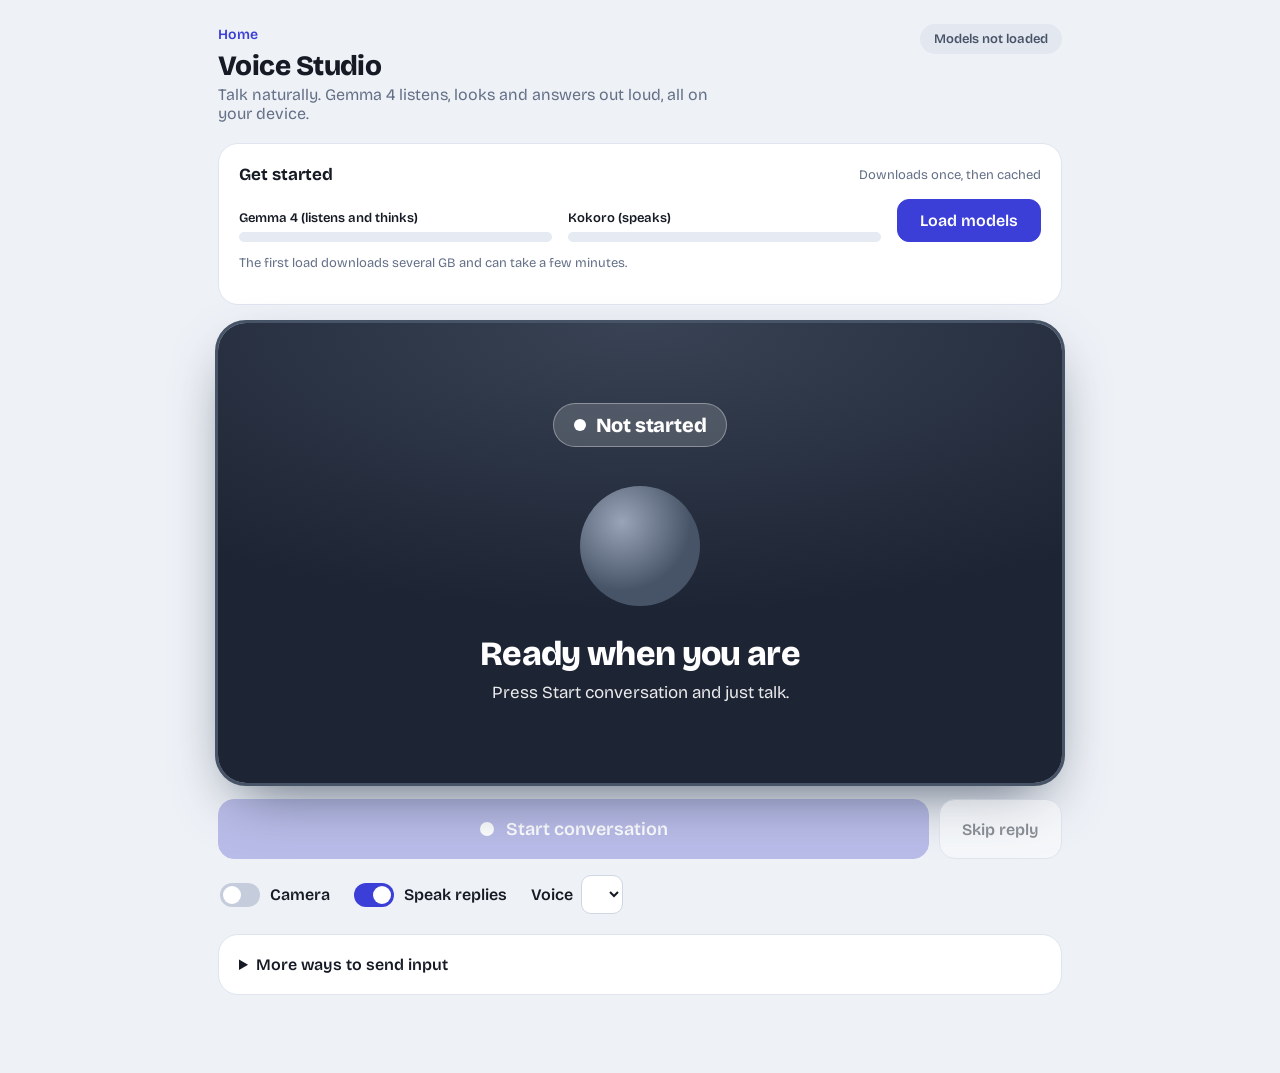
==== index.html @ 634f73e5 "Add files via upload" ====
<!doctype html>
<html lang="en">
<head>
<meta charset="utf-8">
<meta name="viewport" content="width=device-width,initial-scale=1">
<title>Voice Studio · Gemma 4 + Kokoro</title>
<link rel="preconnect" href="https://fonts.googleapis.com">
<link rel="preconnect" href="https://fonts.gstatic.com" crossorigin>
<link rel="stylesheet" href="https://fonts.googleapis.com/css2?family=Bricolage+Grotesque:opsz,wght@12..96,400;12..96,600;12..96,800&display=swap">
<link rel="stylesheet" href="style.css">
</head>
<body>
<div class="app">

  <header class="topbar">
    <div class="brand">
      <a class="back" href="/">Home</a>
      <h1>Voice Studio</h1>
      <p>Talk naturally. Gemma 4 listens, looks and answers out loud, all on your device.</p>
    </div>
    <div id="status" class="pill pill-idle" role="status" aria-live="polite">Models not loaded</div>
  </header>

  <section class="card" id="setup">
    <div class="card-head">
      <h2>Get started</h2>
      <span class="muted small hint">Downloads once, then cached</span>
      <span class="doneMsg">✓ Models loaded</span>
    </div>
    <div class="load-grid">
      <label class="meter"><span>Gemma 4 (listens and thinks)</span><progress id="pg" max="100" value="0"></progress></label>
      <label class="meter"><span>Kokoro (speaks)</span><progress id="pk" max="100" value="0"></progress></label>
      <button id="load" class="btn btn-primary">Load models</button>
    </div>
    <p class="muted small hint">The first load downloads several GB and can take a few minutes.</p>
  </section>

  <section class="stage" id="stage" data-state="off" aria-label="Conversation">
    <video id="cam" muted playsinline></video>
    <div class="tint"></div>
    <div class="center">
      <div class="turn" id="turn"><span class="turn-dot"></span><span id="turnText">Not started</span></div>
      <div class="orb" id="orb" aria-hidden="true"><i></i><i></i><i></i><b></b></div>
      <h2 id="title">Ready when you are</h2>
      <p id="hint">Load the models, then start a conversation.</p>
      <div id="out" class="out" aria-live="polite"></div>
    </div>
  </section>

  <div class="controls">
    <button id="mic" class="btn btn-go" disabled><span class="ico"></span><span id="micLabel">Start conversation</span></button>
    <button id="skip" class="btn" disabled>Skip reply</button>
  </div>

  <div class="options">
    <label class="switch"><input type="checkbox" id="useCam"><span class="slider"></span><span>Camera</span></label>
    <label class="switch"><input type="checkbox" id="speakOn" checked><span class="slider"></span><span>Speak replies</span></label>
    <label class="inline"><span>Voice</span><select id="voice"></select></label>
  </div>

  <details class="card tools">
    <summary>More ways to send input</summary>
    <p class="muted small">Available when no conversation is running.</p>
    <label class="field"><span>Type a message</span>
      <textarea id="prompt" rows="2" placeholder="Type something for Gemma to answer"></textarea>
    </label>
    <div class="row">
      <button id="txt" class="btn" disabled>Send message</button>
      <button id="up" class="btn" disabled>Upload audio or video</button>
      <button id="sample" class="btn" disabled>Play a test clip</button>
      <input id="file" type="file" accept="audio/*,video/*" hidden>
    </div>
    <div class="small muted diag-label">Diagnostics</div>
    <pre id="dbg"></pre>
  </details>
</div>
<script type="module" src="app.js"></script>
</body>
</html>
---- style.css ----
:root {
  --bg: #eef1f6; --card: #fff; --line: #dfe4ee; --text: #151a24; --muted: #647087;
  --accent: #3b3fd8; --accent-dark: #2f33b8;
  --ok: #15803d; --ok-soft: #dcfce7; --warn: #a15c07; --warn-soft: #fef0c7; --err: #b42318; --err-soft: #fee4e2;
  --radius: 20px;
  font-family: "Bricolage Grotesque", system-ui, -apple-system, "Segoe UI", Roboto, sans-serif;
}
* { box-sizing: border-box; }
[hidden] { display: none !important; }
html { color-scheme: light; }
body { margin: 0; color: var(--text); background: var(--bg); font: 15px/1.55 inherit; font-family: inherit; -webkit-font-smoothing: antialiased; }
.app { max-width: 880px; margin: 0 auto; padding: 24px 18px 60px; }
h1 { margin: 0; font-size: 28px; font-weight: 800; letter-spacing: -.02em; }
h2 { margin: 0; font-size: 17px; }
.back { display: inline-block; margin-bottom: 6px; font-weight: 600; font-size: 14px; color: var(--accent); text-decoration: none; }
.back:hover { text-decoration: underline; }
.brand p { margin: 2px 0 0; color: var(--muted); max-width: 52ch; }
.topbar { display: flex; align-items: flex-start; justify-content: space-between; gap: 16px; flex-wrap: wrap; margin-bottom: 20px; }
.muted { color: var(--muted); } .small { font-size: 13px; }

.pill { padding: 7px 14px; border-radius: 999px; font-size: 13px; font-weight: 600; }
.pill-idle { background: #e3e7f0; color: #475467; }
.pill-loading, .pill-busy { background: var(--warn-soft); color: var(--warn); }
.pill-ready { background: var(--ok-soft); color: var(--ok); }
.pill-error { background: var(--err-soft); color: var(--err); }

.card { background: var(--card); border: 1px solid var(--line); border-radius: var(--radius); padding: 20px; margin-bottom: 18px; }
.card-head { display: flex; align-items: center; justify-content: space-between; gap: 12px; margin-bottom: 14px; flex-wrap: wrap; }
.load-grid { display: grid; grid-template-columns: 1fr 1fr auto; gap: 16px; align-items: end; }
@media (max-width: 700px) { .load-grid { grid-template-columns: 1fr; } }
.meter { display: grid; gap: 6px; font-size: 13px; font-weight: 600; }
progress { width: 100%; height: 10px; appearance: none; -webkit-appearance: none; border: 0; border-radius: 999px; background: #e6eaf3; overflow: hidden; }
progress::-webkit-progress-bar { background: #e6eaf3; }
progress::-webkit-progress-value { background: var(--accent); border-radius: 999px; transition: width .2s; }
progress::-moz-progress-bar { background: var(--accent); }
.doneMsg { display: none; color: var(--ok); font-weight: 600; }
#setup.done .load-grid, #setup.done .hint { display: none; }
#setup.done .doneMsg { display: inline; }
#setup.done { padding: 12px 20px; }
#setup.done .card-head { margin: 0; }

.btn { font: inherit; font-weight: 600; color: var(--text); background: #fff; border: 1px solid #cfd6e4; border-radius: 12px; padding: 10px 16px; cursor: pointer; transition: background .15s, transform .05s; }
.btn:hover:not(:disabled) { background: #f3f5fa; }
.btn:active:not(:disabled) { transform: translateY(1px); }
.btn:disabled { opacity: .45; cursor: not-allowed; }
.btn-primary { background: var(--accent); border-color: var(--accent); color: #fff; padding: 11px 22px; }
.btn-primary:hover:not(:disabled) { background: var(--accent-dark); }
:focus-visible { outline: 3px solid #a5a8ff; outline-offset: 2px; }

/* ---------- stage: the whole panel changes color to show whose turn it is ---------- */
.stage {
  --c: #475467; --c2: #1d2433; --lvl: 0;
  position: relative; overflow: hidden; border-radius: 28px; min-height: 460px; margin-bottom: 16px;
  display: grid; place-items: center; color: #fff;
  background: radial-gradient(120% 90% at 50% 0%, var(--c) -40%, var(--c2) 70%);
  box-shadow: 0 0 0 3px var(--c), 0 24px 60px -20px var(--c);
  transition: background .5s, box-shadow .5s;
}
.stage video { position: absolute; inset: 0; width: 100%; height: 100%; object-fit: cover; transform: scaleX(-1); display: none; }
.stage.cam video { display: block; }
.tint { position: absolute; inset: 0; background: linear-gradient(180deg, color-mix(in srgb, var(--c2) 35%, transparent), color-mix(in srgb, var(--c2) 88%, transparent)); opacity: 0; transition: opacity .4s, background .5s; }
.stage.cam .tint { opacity: 1; backdrop-filter: saturate(.7) blur(2px); }
.center { position: relative; z-index: 1; text-align: center; padding: 28px 22px; width: 100%; display: grid; justify-items: center; gap: 10px; }
.stage[data-state="listening"] { --c: #0f9d6b; --c2: #05392b; }
.stage[data-state="hearing"]   { --c: #22c55e; --c2: #063d1d; }
.stage[data-state="thinking"]  { --c: #e8920c; --c2: #3d2503; }
.stage[data-state="speaking"]  { --c: #7c5cff; --c2: #1e1252; }

.turn { display: inline-flex; align-items: center; gap: 10px; padding: 9px 20px; border-radius: 999px; background: rgba(255,255,255,.16); border: 1px solid rgba(255,255,255,.35); font-size: 20px; font-weight: 800; letter-spacing: -.01em; backdrop-filter: blur(6px); }
.turn-dot { width: 12px; height: 12px; border-radius: 50%; background: #fff; }
.stage[data-state="listening"] .turn-dot, .stage[data-state="hearing"] .turn-dot { animation: blink 1.1s ease-in-out infinite; }
@keyframes blink { 50% { opacity: .25; } }
.stage[data-state="listening"] .turn { background: #fff; color: #05392b; }
.stage[data-state="listening"] .turn-dot { background: #0f9d6b; }

.orb { position: relative; width: 150px; height: 150px; margin: 14px 0 4px; }
.orb b { position: absolute; inset: 0; border-radius: 50%; background: radial-gradient(circle at 35% 30%, #fff 0, var(--c) 55%); box-shadow: 0 0 60px var(--c); transform: scale(calc(.82 + var(--lvl) * .7)); transition: transform .08s linear; }
.orb i { position: absolute; inset: 0; border-radius: 50%; border: 2px solid rgba(255,255,255,.7); opacity: 0; }
.stage[data-state="off"] .orb b { background: radial-gradient(circle at 35% 30%, #9aa4b8, #475467 60%); box-shadow: none; transform: scale(.8); }
.stage[data-state="listening"] .orb b { animation: breathe 2.4s ease-in-out infinite; }
@keyframes breathe { 50% { filter: brightness(1.25); } }
.stage[data-state="thinking"] .orb b { transform: scale(.8); border-radius: 50%; }
.stage[data-state="thinking"] .orb i:first-child { opacity: 1; inset: -14px; border: 5px solid rgba(255,255,255,.2); border-top-color: #fff; animation: spin 1s linear infinite; }
@keyframes spin { to { transform: rotate(360deg); } }
.stage[data-state="speaking"] .orb i { animation: ripple 2s ease-out infinite; }
.stage[data-state="speaking"] .orb i:nth-child(2) { animation-delay: .65s; }
.stage[data-state="speaking"] .orb i:nth-child(3) { animation-delay: 1.3s; }
.stage[data-state="speaking"] .orb b { animation: talk .9s ease-in-out infinite; }
@keyframes ripple { from { transform: scale(.9); opacity: .8; } to { transform: scale(2.2); opacity: 0; } }
@keyframes talk { 50% { transform: scale(1.08); } }

.center h2 { font-size: 34px; font-weight: 800; letter-spacing: -.02em; line-height: 1.1; }
.center p { margin: 0; font-size: 17px; opacity: .9; max-width: 40ch; }
.out { min-height: 1.6em; max-width: 56ch; margin-top: 8px; font-size: 18px; line-height: 1.55; white-space: pre-wrap; background: rgba(0,0,0,.28); border-radius: 16px; padding: 12px 16px; backdrop-filter: blur(6px); }
.out:empty { display: none; }

/* controls */
.controls { display: flex; gap: 10px; }
.btn-go { flex: 1; display: flex; align-items: center; justify-content: center; gap: 12px; padding: 18px; font-size: 18px; border-radius: 16px; background: var(--accent); border-color: var(--accent); color: #fff; }
.btn-go:hover:not(:disabled) { background: var(--accent-dark); }
.btn-go:disabled { background: #b9bce8; border-color: #b9bce8; color: #fff; opacity: 1; }
.btn-go .ico { width: 14px; height: 14px; border-radius: 50%; background: #fff; }
.btn-go.on { background: #c8243b; border-color: #c8243b; }
.btn-go.on:hover { background: #a61c30; }
.btn-go.on .ico { border-radius: 3px; }
#skip { padding: 0 22px; border-radius: 16px; }

.options { display: flex; flex-wrap: wrap; align-items: center; gap: 12px 24px; margin: 16px 2px 20px; }
.inline { display: inline-flex; align-items: center; gap: 8px; font-weight: 600; }
select, textarea { font: inherit; color: var(--text); background: #fff; border: 1px solid #cfd6e4; border-radius: 10px; padding: 8px 10px; }
textarea { width: 100%; resize: vertical; }
.switch { display: inline-flex; align-items: center; gap: 10px; cursor: pointer; font-weight: 600; user-select: none; }
.switch input { position: absolute; opacity: 0; pointer-events: none; }
.slider { width: 40px; height: 24px; border-radius: 999px; background: #c5ccdb; position: relative; transition: background .15s; flex: none; }
.slider::after { content: ""; position: absolute; top: 3px; left: 3px; width: 18px; height: 18px; border-radius: 50%; background: #fff; transition: transform .15s; }
.switch input:checked + .slider { background: var(--accent); }
.switch input:checked + .slider::after { transform: translateX(16px); }
.switch input:focus-visible + .slider { outline: 3px solid #a5a8ff; outline-offset: 2px; }

.tools summary { cursor: pointer; font-weight: 600; }
.field { display: grid; gap: 6px; margin: 12px 0 8px; font-weight: 600; }
.row { display: flex; gap: 8px; flex-wrap: wrap; }
.diag-label { margin-top: 16px; }
pre#dbg { margin: 6px 0 0; padding: 12px; background: #f3f5fa; border: 1px solid var(--line); border-radius: 10px; font: 12px/1.5 ui-monospace, Menlo, monospace; color: #475467; white-space: pre-wrap; min-height: 20px; }

@media (prefers-reduced-motion: reduce) { .stage *, .stage { animation: none !important; transition: none !important; } }
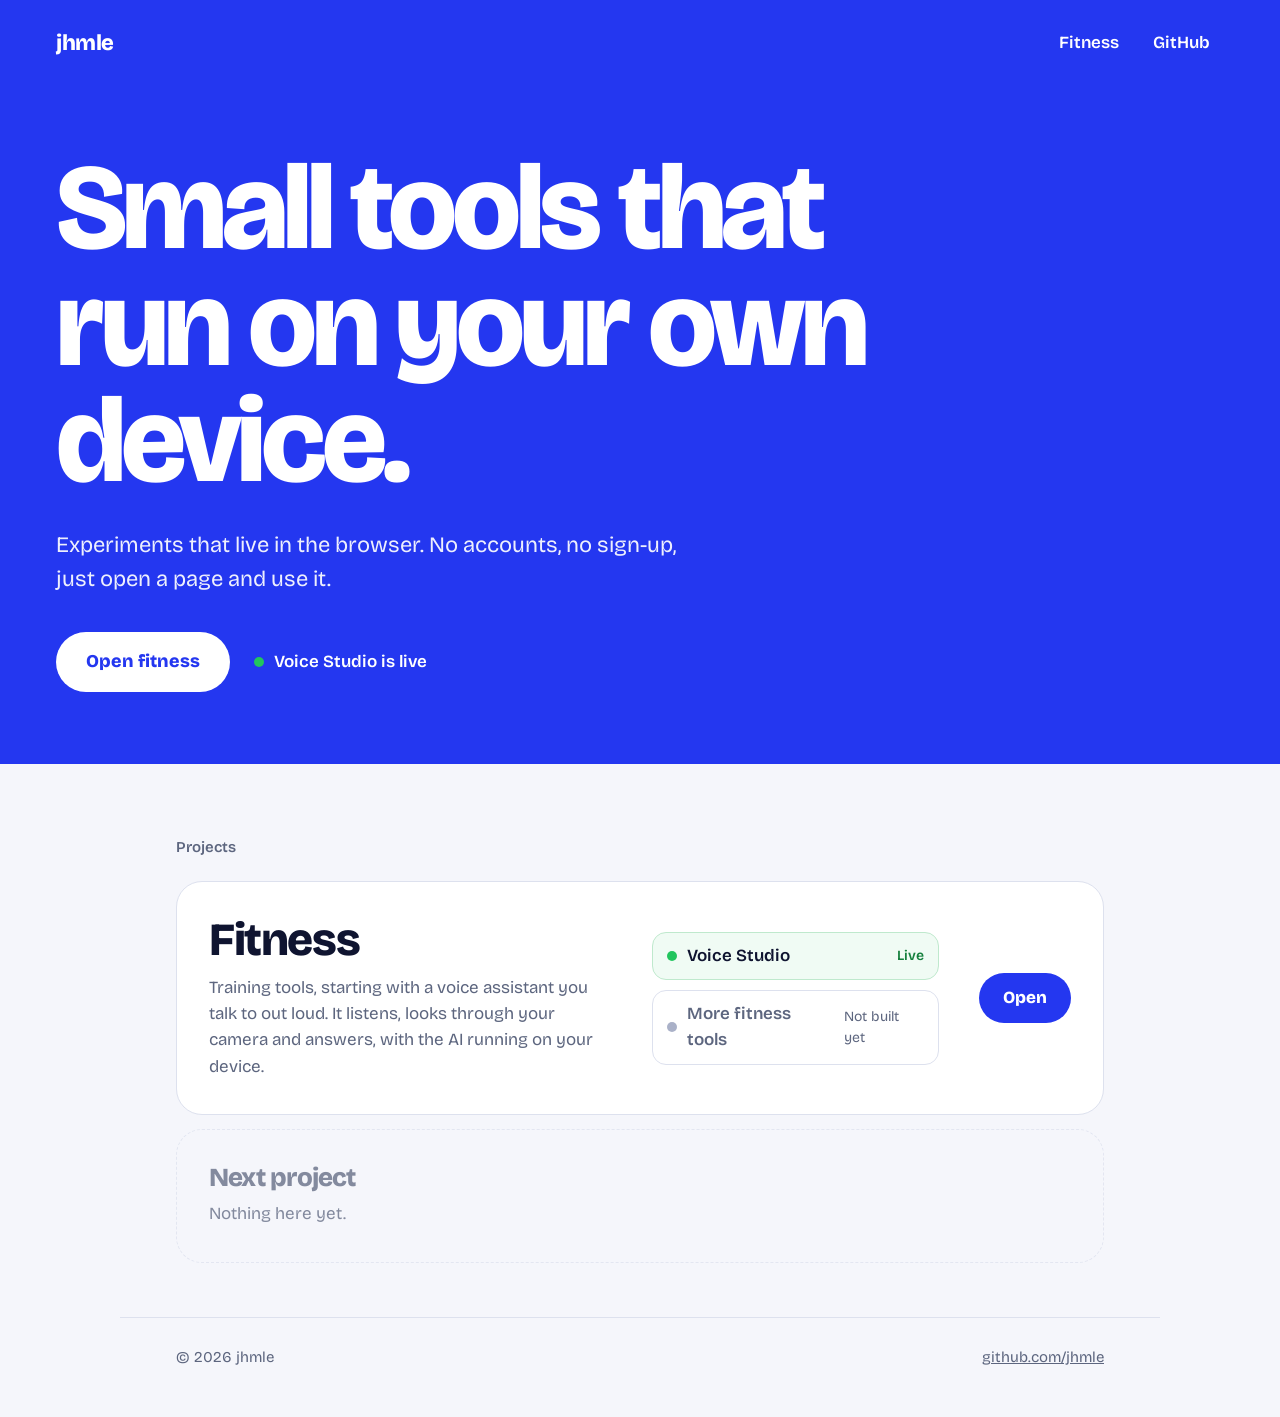
==== commit 195739ea: "Add files via upload" ====
--- a/index.html
+++ b/index.html
@@ -3,77 +3,61 @@
 <head>
 <meta charset="utf-8">
 <meta name="viewport" content="width=device-width,initial-scale=1">
-<title>Voice Studio · Gemma 4 + Kokoro</title>
+<title>jhmle</title>
+<meta name="description" content="Small tools that run in your browser, on your own device.">
 <link rel="preconnect" href="https://fonts.googleapis.com">
 <link rel="preconnect" href="https://fonts.gstatic.com" crossorigin>
 <link rel="stylesheet" href="https://fonts.googleapis.com/css2?family=Bricolage+Grotesque:opsz,wght@12..96,400;12..96,600;12..96,800&display=swap">
-<link rel="stylesheet" href="style.css">
+<link rel="stylesheet" href="/style.css">
 </head>
 <body>
-<div class="app">
 
-  <header class="topbar">
-    <div class="brand">
-      <a class="back" href="/">Home</a>
-      <h1>Voice Studio</h1>
-      <p>Talk naturally. Gemma 4 listens, looks and answers out loud, all on your device.</p>
-    </div>
-    <div id="status" class="pill pill-idle" role="status" aria-live="polite">Models not loaded</div>
-  </header>
+<header class="top">
+  <a class="mark" href="/">jhmle</a>
+  <nav aria-label="Main">
+    <a href="/fitness/">Fitness</a>
+    <a href="https://github.com/jhmle">GitHub</a>
+  </nav>
+</header>
 
-  <section class="card" id="setup">
-    <div class="card-head">
-      <h2>Get started</h2>
-      <span class="muted small hint">Downloads once, then cached</span>
-      <span class="doneMsg">✓ Models loaded</span>
-    </div>
-    <div class="load-grid">
-      <label class="meter"><span>Gemma 4 (listens and thinks)</span><progress id="pg" max="100" value="0"></progress></label>
-      <label class="meter"><span>Kokoro (speaks)</span><progress id="pk" max="100" value="0"></progress></label>
-      <button id="load" class="btn btn-primary">Load models</button>
-    </div>
-    <p class="muted small hint">The first load downloads several GB and can take a few minutes.</p>
-  </section>
-
-  <section class="stage" id="stage" data-state="off" aria-label="Conversation">
-    <video id="cam" muted playsinline></video>
-    <div class="tint"></div>
-    <div class="center">
-      <div class="turn" id="turn"><span class="turn-dot"></span><span id="turnText">Not started</span></div>
-      <div class="orb" id="orb" aria-hidden="true"><i></i><i></i><i></i><b></b></div>
-      <h2 id="title">Ready when you are</h2>
-      <p id="hint">Load the models, then start a conversation.</p>
-      <div id="out" class="out" aria-live="polite"></div>
+<main>
+  <section class="hero">
+    <h1>Small tools that run on your own device.</h1>
+    <p>Experiments that live in the browser. No accounts, no sign-up, just open a page and use it.</p>
+    <div class="hero-actions">
+      <a class="cta" href="/fitness/">Open fitness</a>
+      <span class="live"><i class="dot" aria-hidden="true"></i>Voice Studio is live</span>
     </div>
   </section>
 
-  <div class="controls">
-    <button id="mic" class="btn btn-go" disabled><span class="ico"></span><span id="micLabel">Start conversation</span></button>
-    <button id="skip" class="btn" disabled>Skip reply</button>
-  </div>
+  <section class="projects" aria-labelledby="proj-h">
+    <h2 id="proj-h">Projects</h2>
 
-  <div class="options">
-    <label class="switch"><input type="checkbox" id="useCam"><span class="slider"></span><span>Camera</span></label>
-    <label class="switch"><input type="checkbox" id="speakOn" checked><span class="slider"></span><span>Speak replies</span></label>
-    <label class="inline"><span>Voice</span><select id="voice"></select></label>
-  </div>
+    <a class="proj" href="/fitness/">
+      <div class="p-main">
+        <h3>Fitness</h3>
+        <p>Training tools, starting with a voice assistant you talk to out loud. It listens, looks through your camera and answers, with the AI running on your device.</p>
+      </div>
+      <ul class="p-parts">
+        <li class="on"><i class="dot" aria-hidden="true"></i><span class="name">Voice Studio</span><span class="state">Live</span></li>
+        <li><i class="dot" aria-hidden="true"></i><span class="name">More fitness tools</span><span class="state">Not built yet</span></li>
+      </ul>
+      <span class="p-open">Open</span>
+    </a>
 
-  <details class="card tools">
-    <summary>More ways to send input</summary>
-    <p class="muted small">Available when no conversation is running.</p>
-    <label class="field"><span>Type a message</span>
-      <textarea id="prompt" rows="2" placeholder="Type something for Gemma to answer"></textarea>
-    </label>
-    <div class="row">
-      <button id="txt" class="btn" disabled>Send message</button>
-      <button id="up" class="btn" disabled>Upload audio or video</button>
-      <button id="sample" class="btn" disabled>Play a test clip</button>
-      <input id="file" type="file" accept="audio/*,video/*" hidden>
+    <div class="proj ghost">
+      <div class="p-main">
+        <h3>Next project</h3>
+        <p>Nothing here yet.</p>
+      </div>
     </div>
-    <div class="small muted diag-label">Diagnostics</div>
-    <pre id="dbg"></pre>
-  </details>
-</div>
-<script type="module" src="app.js"></script>
+  </section>
+</main>
+
+<footer class="foot">
+  <span>© 2026 jhmle</span>
+  <a href="https://github.com/jhmle">github.com/jhmle</a>
+</footer>
+
 </body>
 </html>
--- a/style.css
+++ b/style.css
@@ -1,126 +1,63 @@
 :root {
-  --bg: #eef1f6; --card: #fff; --line: #dfe4ee; --text: #151a24; --muted: #647087;
-  --accent: #3b3fd8; --accent-dark: #2f33b8;
-  --ok: #15803d; --ok-soft: #dcfce7; --warn: #a15c07; --warn-soft: #fef0c7; --err: #b42318; --err-soft: #fee4e2;
-  --radius: 20px;
+  --blue: #2437f0; --blue-dark: #1b2bc4; --ink: #0f1430; --muted: #5d667f;
+  --paper: #f5f6fb; --line: #dde1ee; --live: #22c55e;
   font-family: "Bricolage Grotesque", system-ui, -apple-system, "Segoe UI", Roboto, sans-serif;
+  color-scheme: light;
 }
 * { box-sizing: border-box; }
-[hidden] { display: none !important; }
-html { color-scheme: light; }
-body { margin: 0; color: var(--text); background: var(--bg); font: 15px/1.55 inherit; font-family: inherit; -webkit-font-smoothing: antialiased; }
-.app { max-width: 880px; margin: 0 auto; padding: 24px 18px 60px; }
-h1 { margin: 0; font-size: 28px; font-weight: 800; letter-spacing: -.02em; }
-h2 { margin: 0; font-size: 17px; }
-.back { display: inline-block; margin-bottom: 6px; font-weight: 600; font-size: 14px; color: var(--accent); text-decoration: none; }
-.back:hover { text-decoration: underline; }
-.brand p { margin: 2px 0 0; color: var(--muted); max-width: 52ch; }
-.topbar { display: flex; align-items: flex-start; justify-content: space-between; gap: 16px; flex-wrap: wrap; margin-bottom: 20px; }
-.muted { color: var(--muted); } .small { font-size: 13px; }
+html { scroll-behavior: smooth; }
+body { margin: 0; background: var(--paper); color: var(--ink); font-size: 17px; line-height: 1.55; -webkit-font-smoothing: antialiased; }
+a { color: inherit; }
+:focus-visible { outline: 3px solid #fff; outline-offset: 3px; box-shadow: 0 0 0 6px var(--ink); }
 
-.pill { padding: 7px 14px; border-radius: 999px; font-size: 13px; font-weight: 600; }
-.pill-idle { background: #e3e7f0; color: #475467; }
-.pill-loading, .pill-busy { background: var(--warn-soft); color: var(--warn); }
-.pill-ready { background: var(--ok-soft); color: var(--ok); }
-.pill-error { background: var(--err-soft); color: var(--err); }
+/* header sits on the blue hero */
+.top { position: absolute; inset: 0 0 auto; z-index: 2; display: flex; justify-content: space-between; align-items: center; padding: 22px clamp(20px, 5vw, 56px); color: #fff; }
+.mark { font-weight: 800; font-size: 22px; letter-spacing: -.02em; text-decoration: none; }
+.top nav { display: flex; gap: 6px; }
+.top nav a { padding: 8px 14px; border-radius: 999px; font-weight: 600; text-decoration: none; transition: background .15s; }
+.top nav a:hover { background: rgba(255, 255, 255, .16); }
 
-.card { background: var(--card); border: 1px solid var(--line); border-radius: var(--radius); padding: 20px; margin-bottom: 18px; }
-.card-head { display: flex; align-items: center; justify-content: space-between; gap: 12px; margin-bottom: 14px; flex-wrap: wrap; }
-.load-grid { display: grid; grid-template-columns: 1fr 1fr auto; gap: 16px; align-items: end; }
-@media (max-width: 700px) { .load-grid { grid-template-columns: 1fr; } }
-.meter { display: grid; gap: 6px; font-size: 13px; font-weight: 600; }
-progress { width: 100%; height: 10px; appearance: none; -webkit-appearance: none; border: 0; border-radius: 999px; background: #e6eaf3; overflow: hidden; }
-progress::-webkit-progress-bar { background: #e6eaf3; }
-progress::-webkit-progress-value { background: var(--accent); border-radius: 999px; transition: width .2s; }
-progress::-moz-progress-bar { background: var(--accent); }
-.doneMsg { display: none; color: var(--ok); font-weight: 600; }
-#setup.done .load-grid, #setup.done .hint { display: none; }
-#setup.done .doneMsg { display: inline; }
-#setup.done { padding: 12px 20px; }
-#setup.done .card-head { margin: 0; }
+.hero { background: var(--blue); color: #fff; min-height: min(88vh, 720px); padding: 150px clamp(20px, 5vw, 56px) 72px; display: flex; flex-direction: column; justify-content: flex-end; }
+.hero h1 { margin: 0; max-width: 13ch; font-size: clamp(46px, 9.5vw, 128px); line-height: .96; font-weight: 800; letter-spacing: -.04em; }
+.hero p { margin: 28px 0 0; max-width: 46ch; font-size: clamp(18px, 2.2vw, 22px); opacity: .92; }
+.hero-actions { display: flex; align-items: center; flex-wrap: wrap; gap: 16px 24px; margin-top: 36px; }
+.cta { display: inline-block; background: #fff; color: var(--blue); padding: 16px 30px; border-radius: 999px; font-weight: 800; font-size: 18px; text-decoration: none; transition: transform .15s, box-shadow .15s; }
+.cta:hover { transform: translateY(-2px); box-shadow: 0 12px 28px -10px rgba(0, 0, 40, .55); }
+.live { display: inline-flex; align-items: center; gap: 10px; font-weight: 600; }
 
-.btn { font: inherit; font-weight: 600; color: var(--text); background: #fff; border: 1px solid #cfd6e4; border-radius: 12px; padding: 10px 16px; cursor: pointer; transition: background .15s, transform .05s; }
-.btn:hover:not(:disabled) { background: #f3f5fa; }
-.btn:active:not(:disabled) { transform: translateY(1px); }
-.btn:disabled { opacity: .45; cursor: not-allowed; }
-.btn-primary { background: var(--accent); border-color: var(--accent); color: #fff; padding: 11px 22px; }
-.btn-primary:hover:not(:disabled) { background: var(--accent-dark); }
-:focus-visible { outline: 3px solid #a5a8ff; outline-offset: 2px; }
+.dot { display: inline-block; width: 10px; height: 10px; border-radius: 50%; background: #aab1c8; flex: none; }
+.live .dot, .on .dot { background: var(--live); box-shadow: 0 0 0 0 rgba(34, 197, 94, .6); animation: ping 2s ease-out infinite; }
+@keyframes ping { to { box-shadow: 0 0 0 10px rgba(34, 197, 94, 0); } }
 
-/* ---------- stage: the whole panel changes color to show whose turn it is ---------- */
-.stage {
-  --c: #475467; --c2: #1d2433; --lvl: 0;
-  position: relative; overflow: hidden; border-radius: 28px; min-height: 460px; margin-bottom: 16px;
-  display: grid; place-items: center; color: #fff;
-  background: radial-gradient(120% 90% at 50% 0%, var(--c) -40%, var(--c2) 70%);
-  box-shadow: 0 0 0 3px var(--c), 0 24px 60px -20px var(--c);
-  transition: background .5s, box-shadow .5s;
+/* projects */
+.projects { max-width: 1040px; margin: 0 auto; padding: 72px clamp(20px, 5vw, 56px) 40px; }
+.projects h2 { margin: 0 0 22px; font-size: 15px; font-weight: 600; color: var(--muted); }
+.proj { display: grid; grid-template-columns: 1.4fr 1fr auto; gap: 20px 40px; align-items: center; padding: 34px 32px; margin-bottom: 14px; background: #fff; border: 1px solid var(--line); border-radius: 26px; text-decoration: none; transition: border-color .15s, box-shadow .2s, transform .2s; }
+a.proj:hover { border-color: var(--blue); box-shadow: 0 18px 40px -22px rgba(36, 55, 240, .55); transform: translateY(-2px); }
+.proj h3 { margin: 0; font-size: clamp(30px, 4.4vw, 46px); line-height: 1.05; font-weight: 800; letter-spacing: -.03em; }
+.proj p { margin: 10px 0 0; color: var(--muted); max-width: 52ch; }
+.p-parts { list-style: none; margin: 0; padding: 0; display: grid; gap: 10px; }
+.p-parts li { display: flex; align-items: center; gap: 10px; padding: 10px 14px; border: 1px solid var(--line); border-radius: 14px; font-weight: 600; color: var(--muted); }
+.p-parts li.on { color: var(--ink); background: #f0fbf4; border-color: #bfe9cd; }
+.p-parts .state { margin-left: auto; font-size: 14px; font-weight: 400; color: var(--muted); }
+.p-parts .on .state { color: #15803d; font-weight: 600; }
+.p-open { background: var(--blue); color: #fff; padding: 12px 24px; border-radius: 999px; font-weight: 800; transition: background .15s; }
+a.proj:hover .p-open { background: var(--blue-dark); }
+.proj.ghost { background: transparent; border-style: dashed; grid-template-columns: 1fr; opacity: .75; }
+.proj.ghost h3 { font-size: 26px; color: var(--muted); }
+
+.foot { max-width: 1040px; margin: 0 auto; padding: 28px clamp(20px, 5vw, 56px) 48px; display: flex; justify-content: space-between; flex-wrap: wrap; gap: 8px; color: var(--muted); font-size: 15px; border-top: 1px solid var(--line); }
+
+/* 404 */
+.lost { min-height: 100vh; }
+.lost .hero { min-height: 100vh; }
+
+@media (max-width: 820px) {
+  .proj { grid-template-columns: 1fr; padding: 26px 22px; }
+  .p-open { justify-self: start; }
+  .hero { padding-top: 120px; }
 }
-.stage video { position: absolute; inset: 0; width: 100%; height: 100%; object-fit: cover; transform: scaleX(-1); display: none; }
-.stage.cam video { display: block; }
-.tint { position: absolute; inset: 0; background: linear-gradient(180deg, color-mix(in srgb, var(--c2) 35%, transparent), color-mix(in srgb, var(--c2) 88%, transparent)); opacity: 0; transition: opacity .4s, background .5s; }
-.stage.cam .tint { opacity: 1; backdrop-filter: saturate(.7) blur(2px); }
-.center { position: relative; z-index: 1; text-align: center; padding: 28px 22px; width: 100%; display: grid; justify-items: center; gap: 10px; }
-.stage[data-state="listening"] { --c: #0f9d6b; --c2: #05392b; }
-.stage[data-state="hearing"]   { --c: #22c55e; --c2: #063d1d; }
-.stage[data-state="thinking"]  { --c: #e8920c; --c2: #3d2503; }
-.stage[data-state="speaking"]  { --c: #7c5cff; --c2: #1e1252; }
-
-.turn { display: inline-flex; align-items: center; gap: 10px; padding: 9px 20px; border-radius: 999px; background: rgba(255,255,255,.16); border: 1px solid rgba(255,255,255,.35); font-size: 20px; font-weight: 800; letter-spacing: -.01em; backdrop-filter: blur(6px); }
-.turn-dot { width: 12px; height: 12px; border-radius: 50%; background: #fff; }
-.stage[data-state="listening"] .turn-dot, .stage[data-state="hearing"] .turn-dot { animation: blink 1.1s ease-in-out infinite; }
-@keyframes blink { 50% { opacity: .25; } }
-.stage[data-state="listening"] .turn { background: #fff; color: #05392b; }
-.stage[data-state="listening"] .turn-dot { background: #0f9d6b; }
-
-.orb { position: relative; width: 150px; height: 150px; margin: 14px 0 4px; }
-.orb b { position: absolute; inset: 0; border-radius: 50%; background: radial-gradient(circle at 35% 30%, #fff 0, var(--c) 55%); box-shadow: 0 0 60px var(--c); transform: scale(calc(.82 + var(--lvl) * .7)); transition: transform .08s linear; }
-.orb i { position: absolute; inset: 0; border-radius: 50%; border: 2px solid rgba(255,255,255,.7); opacity: 0; }
-.stage[data-state="off"] .orb b { background: radial-gradient(circle at 35% 30%, #9aa4b8, #475467 60%); box-shadow: none; transform: scale(.8); }
-.stage[data-state="listening"] .orb b { animation: breathe 2.4s ease-in-out infinite; }
-@keyframes breathe { 50% { filter: brightness(1.25); } }
-.stage[data-state="thinking"] .orb b { transform: scale(.8); border-radius: 50%; }
-.stage[data-state="thinking"] .orb i:first-child { opacity: 1; inset: -14px; border: 5px solid rgba(255,255,255,.2); border-top-color: #fff; animation: spin 1s linear infinite; }
-@keyframes spin { to { transform: rotate(360deg); } }
-.stage[data-state="speaking"] .orb i { animation: ripple 2s ease-out infinite; }
-.stage[data-state="speaking"] .orb i:nth-child(2) { animation-delay: .65s; }
-.stage[data-state="speaking"] .orb i:nth-child(3) { animation-delay: 1.3s; }
-.stage[data-state="speaking"] .orb b { animation: talk .9s ease-in-out infinite; }
-@keyframes ripple { from { transform: scale(.9); opacity: .8; } to { transform: scale(2.2); opacity: 0; } }
-@keyframes talk { 50% { transform: scale(1.08); } }
-
-.center h2 { font-size: 34px; font-weight: 800; letter-spacing: -.02em; line-height: 1.1; }
-.center p { margin: 0; font-size: 17px; opacity: .9; max-width: 40ch; }
-.out { min-height: 1.6em; max-width: 56ch; margin-top: 8px; font-size: 18px; line-height: 1.55; white-space: pre-wrap; background: rgba(0,0,0,.28); border-radius: 16px; padding: 12px 16px; backdrop-filter: blur(6px); }
-.out:empty { display: none; }
-
-/* controls */
-.controls { display: flex; gap: 10px; }
-.btn-go { flex: 1; display: flex; align-items: center; justify-content: center; gap: 12px; padding: 18px; font-size: 18px; border-radius: 16px; background: var(--accent); border-color: var(--accent); color: #fff; }
-.btn-go:hover:not(:disabled) { background: var(--accent-dark); }
-.btn-go:disabled { background: #b9bce8; border-color: #b9bce8; color: #fff; opacity: 1; }
-.btn-go .ico { width: 14px; height: 14px; border-radius: 50%; background: #fff; }
-.btn-go.on { background: #c8243b; border-color: #c8243b; }
-.btn-go.on:hover { background: #a61c30; }
-.btn-go.on .ico { border-radius: 3px; }
-#skip { padding: 0 22px; border-radius: 16px; }
-
-.options { display: flex; flex-wrap: wrap; align-items: center; gap: 12px 24px; margin: 16px 2px 20px; }
-.inline { display: inline-flex; align-items: center; gap: 8px; font-weight: 600; }
-select, textarea { font: inherit; color: var(--text); background: #fff; border: 1px solid #cfd6e4; border-radius: 10px; padding: 8px 10px; }
-textarea { width: 100%; resize: vertical; }
-.switch { display: inline-flex; align-items: center; gap: 10px; cursor: pointer; font-weight: 600; user-select: none; }
-.switch input { position: absolute; opacity: 0; pointer-events: none; }
-.slider { width: 40px; height: 24px; border-radius: 999px; background: #c5ccdb; position: relative; transition: background .15s; flex: none; }
-.slider::after { content: ""; position: absolute; top: 3px; left: 3px; width: 18px; height: 18px; border-radius: 50%; background: #fff; transition: transform .15s; }
-.switch input:checked + .slider { background: var(--accent); }
-.switch input:checked + .slider::after { transform: translateX(16px); }
-.switch input:focus-visible + .slider { outline: 3px solid #a5a8ff; outline-offset: 2px; }
-
-.tools summary { cursor: pointer; font-weight: 600; }
-.field { display: grid; gap: 6px; margin: 12px 0 8px; font-weight: 600; }
-.row { display: flex; gap: 8px; flex-wrap: wrap; }
-.diag-label { margin-top: 16px; }
-pre#dbg { margin: 6px 0 0; padding: 12px; background: #f3f5fa; border: 1px solid var(--line); border-radius: 10px; font: 12px/1.5 ui-monospace, Menlo, monospace; color: #475467; white-space: pre-wrap; min-height: 20px; }
-
-@media (prefers-reduced-motion: reduce) { .stage *, .stage { animation: none !important; transition: none !important; } }
+@media (prefers-reduced-motion: reduce) {
+  html { scroll-behavior: auto; }
+  *, *::before, *::after { animation: none !important; transition: none !important; }
+}
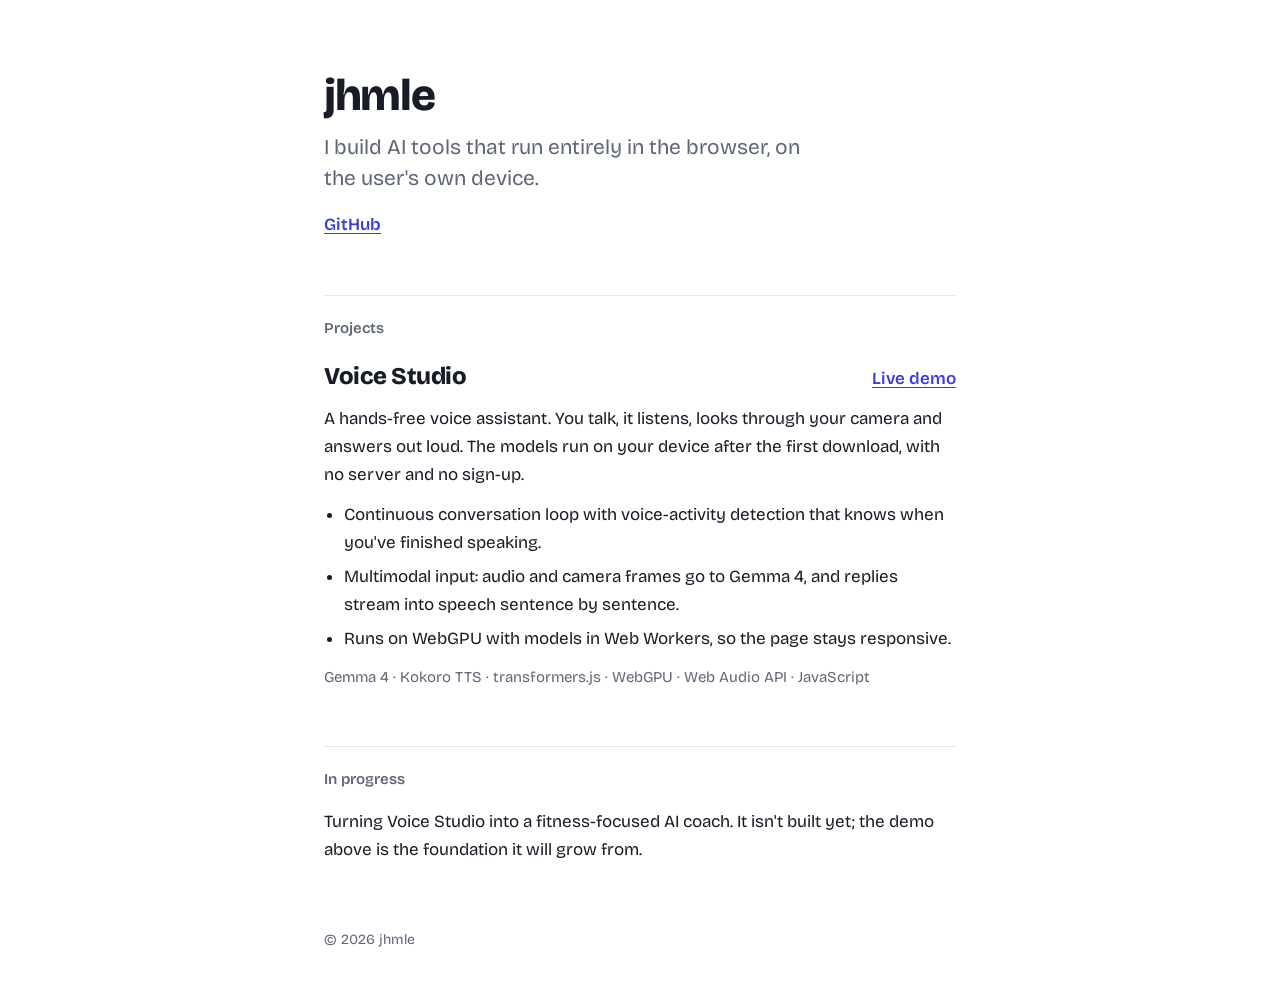
==== commit bf139565: "Add files via upload" ====
--- a/index.html
+++ b/index.html
@@ -3,61 +3,53 @@
 <head>
 <meta charset="utf-8">
 <meta name="viewport" content="width=device-width,initial-scale=1">
-<title>jhmle</title>
-<meta name="description" content="Small tools that run in your browser, on your own device.">
+<title>jhmle · AI projects</title>
+<meta name="description" content="Portfolio of jhmle: browser-based AI projects that run on-device.">
 <link rel="preconnect" href="https://fonts.googleapis.com">
 <link rel="preconnect" href="https://fonts.gstatic.com" crossorigin>
 <link rel="stylesheet" href="https://fonts.googleapis.com/css2?family=Bricolage+Grotesque:opsz,wght@12..96,400;12..96,600;12..96,800&display=swap">
 <link rel="stylesheet" href="/style.css">
 </head>
 <body>
+<div class="page">
 
-<header class="top">
-  <a class="mark" href="/">jhmle</a>
-  <nav aria-label="Main">
-    <a href="/fitness/">Fitness</a>
-    <a href="https://github.com/jhmle">GitHub</a>
-  </nav>
-</header>
+  <header class="intro">
+    <h1>jhmle</h1>
+    <p class="lead">I build AI tools that run entirely in the browser, on the user's own device.</p>
+    <p class="links">
+      <a href="https://github.com/jhmle">GitHub</a>
+      <!-- Add your own links here, for example:
+      <a href="https://www.linkedin.com/in/your-name">LinkedIn</a>
+      <a href="mailto:you@example.com">Email</a> -->
+    </p>
+  </header>
 
-<main>
-  <section class="hero">
-    <h1>Small tools that run on your own device.</h1>
-    <p>Experiments that live in the browser. No accounts, no sign-up, just open a page and use it.</p>
-    <div class="hero-actions">
-      <a class="cta" href="/fitness/">Open fitness</a>
-      <span class="live"><i class="dot" aria-hidden="true"></i>Voice Studio is live</span>
-    </div>
-  </section>
+  <main>
+    <section aria-labelledby="projects">
+      <h2 id="projects">Projects</h2>
 
-  <section class="projects" aria-labelledby="proj-h">
-    <h2 id="proj-h">Projects</h2>
+      <article class="project">
+        <div class="project-head">
+          <h3>Voice Studio</h3>
+          <a class="demo" href="/fitness/">Live demo</a>
+        </div>
+        <p>A hands-free voice assistant. You talk, it listens, looks through your camera and answers out loud. The models run on your device after the first download, with no server and no sign-up.</p>
+        <ul>
+          <li>Continuous conversation loop with voice-activity detection that knows when you've finished speaking.</li>
+          <li>Multimodal input: audio and camera frames go to Gemma 4, and replies stream into speech sentence by sentence.</li>
+          <li>Runs on WebGPU with models in Web Workers, so the page stays responsive.</li>
+        </ul>
+        <p class="stack">Gemma 4 · Kokoro TTS · transformers.js · WebGPU · Web Audio API · JavaScript</p>
+      </article>
+    </section>
 
-    <a class="proj" href="/fitness/">
-      <div class="p-main">
-        <h3>Fitness</h3>
-        <p>Training tools, starting with a voice assistant you talk to out loud. It listens, looks through your camera and answers, with the AI running on your device.</p>
-      </div>
-      <ul class="p-parts">
-        <li class="on"><i class="dot" aria-hidden="true"></i><span class="name">Voice Studio</span><span class="state">Live</span></li>
-        <li><i class="dot" aria-hidden="true"></i><span class="name">More fitness tools</span><span class="state">Not built yet</span></li>
-      </ul>
-      <span class="p-open">Open</span>
-    </a>
+    <section aria-labelledby="next">
+      <h2 id="next">In progress</h2>
+      <p>Turning Voice Studio into a fitness-focused AI coach. It isn't built yet; the demo above is the foundation it will grow from.</p>
+    </section>
+  </main>
 
-    <div class="proj ghost">
-      <div class="p-main">
-        <h3>Next project</h3>
-        <p>Nothing here yet.</p>
-      </div>
-    </div>
-  </section>
-</main>
-
-<footer class="foot">
-  <span>© 2026 jhmle</span>
-  <a href="https://github.com/jhmle">github.com/jhmle</a>
-</footer>
-
+  <footer>© 2026 jhmle</footer>
+</div>
 </body>
 </html>
--- a/style.css
+++ b/style.css
@@ -1,63 +1,32 @@
 :root {
-  --blue: #2437f0; --blue-dark: #1b2bc4; --ink: #0f1430; --muted: #5d667f;
-  --paper: #f5f6fb; --line: #dde1ee; --live: #22c55e;
+  --bg: #fff; --text: #181c27; --muted: #5f6678; --line: #e3e6ee; --accent: #3b3fd8;
   font-family: "Bricolage Grotesque", system-ui, -apple-system, "Segoe UI", Roboto, sans-serif;
   color-scheme: light;
 }
 * { box-sizing: border-box; }
-html { scroll-behavior: smooth; }
-body { margin: 0; background: var(--paper); color: var(--ink); font-size: 17px; line-height: 1.55; -webkit-font-smoothing: antialiased; }
-a { color: inherit; }
-:focus-visible { outline: 3px solid #fff; outline-offset: 3px; box-shadow: 0 0 0 6px var(--ink); }
+body { margin: 0; background: var(--bg); color: var(--text); font-size: 17px; line-height: 1.65; -webkit-font-smoothing: antialiased; }
+.page { max-width: 680px; margin: 0 auto; padding: 72px 24px 56px; }
+a { color: var(--accent); text-underline-offset: 3px; }
+a:hover { color: #2b2ea8; }
+:focus-visible { outline: 3px solid #a5a8ff; outline-offset: 3px; border-radius: 4px; }
 
-/* header sits on the blue hero */
-.top { position: absolute; inset: 0 0 auto; z-index: 2; display: flex; justify-content: space-between; align-items: center; padding: 22px clamp(20px, 5vw, 56px); color: #fff; }
-.mark { font-weight: 800; font-size: 22px; letter-spacing: -.02em; text-decoration: none; }
-.top nav { display: flex; gap: 6px; }
-.top nav a { padding: 8px 14px; border-radius: 999px; font-weight: 600; text-decoration: none; transition: background .15s; }
-.top nav a:hover { background: rgba(255, 255, 255, .16); }
+.intro h1 { margin: 0; font-size: 44px; line-height: 1.1; font-weight: 800; letter-spacing: -.03em; }
+.lead { margin: 12px 0 0; font-size: 21px; line-height: 1.45; color: var(--muted); max-width: 34ch; }
+.links { margin: 18px 0 0; display: flex; gap: 20px; flex-wrap: wrap; font-weight: 600; }
 
-.hero { background: var(--blue); color: #fff; min-height: min(88vh, 720px); padding: 150px clamp(20px, 5vw, 56px) 72px; display: flex; flex-direction: column; justify-content: flex-end; }
-.hero h1 { margin: 0; max-width: 13ch; font-size: clamp(46px, 9.5vw, 128px); line-height: .96; font-weight: 800; letter-spacing: -.04em; }
-.hero p { margin: 28px 0 0; max-width: 46ch; font-size: clamp(18px, 2.2vw, 22px); opacity: .92; }
-.hero-actions { display: flex; align-items: center; flex-wrap: wrap; gap: 16px 24px; margin-top: 36px; }
-.cta { display: inline-block; background: #fff; color: var(--blue); padding: 16px 30px; border-radius: 999px; font-weight: 800; font-size: 18px; text-decoration: none; transition: transform .15s, box-shadow .15s; }
-.cta:hover { transform: translateY(-2px); box-shadow: 0 12px 28px -10px rgba(0, 0, 40, .55); }
-.live { display: inline-flex; align-items: center; gap: 10px; font-weight: 600; }
+h2 { margin: 56px 0 16px; padding-top: 20px; border-top: 1px solid var(--line); font-size: 15px; font-weight: 600; color: var(--muted); }
+h3 { margin: 0; font-size: 24px; font-weight: 800; letter-spacing: -.02em; }
+.project-head { display: flex; align-items: baseline; justify-content: space-between; gap: 16px; margin-bottom: 6px; }
+.demo { font-weight: 600; }
+.project p, main > section > p { margin: 8px 0; }
+ul { margin: 12px 0; padding-left: 20px; }
+li { margin: 6px 0; }
+.stack { font-size: 15px; color: var(--muted); }
 
-.dot { display: inline-block; width: 10px; height: 10px; border-radius: 50%; background: #aab1c8; flex: none; }
-.live .dot, .on .dot { background: var(--live); box-shadow: 0 0 0 0 rgba(34, 197, 94, .6); animation: ping 2s ease-out infinite; }
-@keyframes ping { to { box-shadow: 0 0 0 10px rgba(34, 197, 94, 0); } }
-
-/* projects */
-.projects { max-width: 1040px; margin: 0 auto; padding: 72px clamp(20px, 5vw, 56px) 40px; }
-.projects h2 { margin: 0 0 22px; font-size: 15px; font-weight: 600; color: var(--muted); }
-.proj { display: grid; grid-template-columns: 1.4fr 1fr auto; gap: 20px 40px; align-items: center; padding: 34px 32px; margin-bottom: 14px; background: #fff; border: 1px solid var(--line); border-radius: 26px; text-decoration: none; transition: border-color .15s, box-shadow .2s, transform .2s; }
-a.proj:hover { border-color: var(--blue); box-shadow: 0 18px 40px -22px rgba(36, 55, 240, .55); transform: translateY(-2px); }
-.proj h3 { margin: 0; font-size: clamp(30px, 4.4vw, 46px); line-height: 1.05; font-weight: 800; letter-spacing: -.03em; }
-.proj p { margin: 10px 0 0; color: var(--muted); max-width: 52ch; }
-.p-parts { list-style: none; margin: 0; padding: 0; display: grid; gap: 10px; }
-.p-parts li { display: flex; align-items: center; gap: 10px; padding: 10px 14px; border: 1px solid var(--line); border-radius: 14px; font-weight: 600; color: var(--muted); }
-.p-parts li.on { color: var(--ink); background: #f0fbf4; border-color: #bfe9cd; }
-.p-parts .state { margin-left: auto; font-size: 14px; font-weight: 400; color: var(--muted); }
-.p-parts .on .state { color: #15803d; font-weight: 600; }
-.p-open { background: var(--blue); color: #fff; padding: 12px 24px; border-radius: 999px; font-weight: 800; transition: background .15s; }
-a.proj:hover .p-open { background: var(--blue-dark); }
-.proj.ghost { background: transparent; border-style: dashed; grid-template-columns: 1fr; opacity: .75; }
-.proj.ghost h3 { font-size: 26px; color: var(--muted); }
-
-.foot { max-width: 1040px; margin: 0 auto; padding: 28px clamp(20px, 5vw, 56px) 48px; display: flex; justify-content: space-between; flex-wrap: wrap; gap: 8px; color: var(--muted); font-size: 15px; border-top: 1px solid var(--line); }
+footer { margin-top: 64px; font-size: 14px; color: var(--muted); }
 
 /* 404 */
-.lost { min-height: 100vh; }
-.lost .hero { min-height: 100vh; }
+.lost h1 { font-size: 36px; }
+.lost .lead { max-width: none; }
 
-@media (max-width: 820px) {
-  .proj { grid-template-columns: 1fr; padding: 26px 22px; }
-  .p-open { justify-self: start; }
-  .hero { padding-top: 120px; }
-}
-@media (prefers-reduced-motion: reduce) {
-  html { scroll-behavior: auto; }
-  *, *::before, *::after { animation: none !important; transition: none !important; }
-}
+@media (max-width: 520px) { .page { padding-top: 48px; } .intro h1 { font-size: 36px; } .lead { font-size: 19px; } }
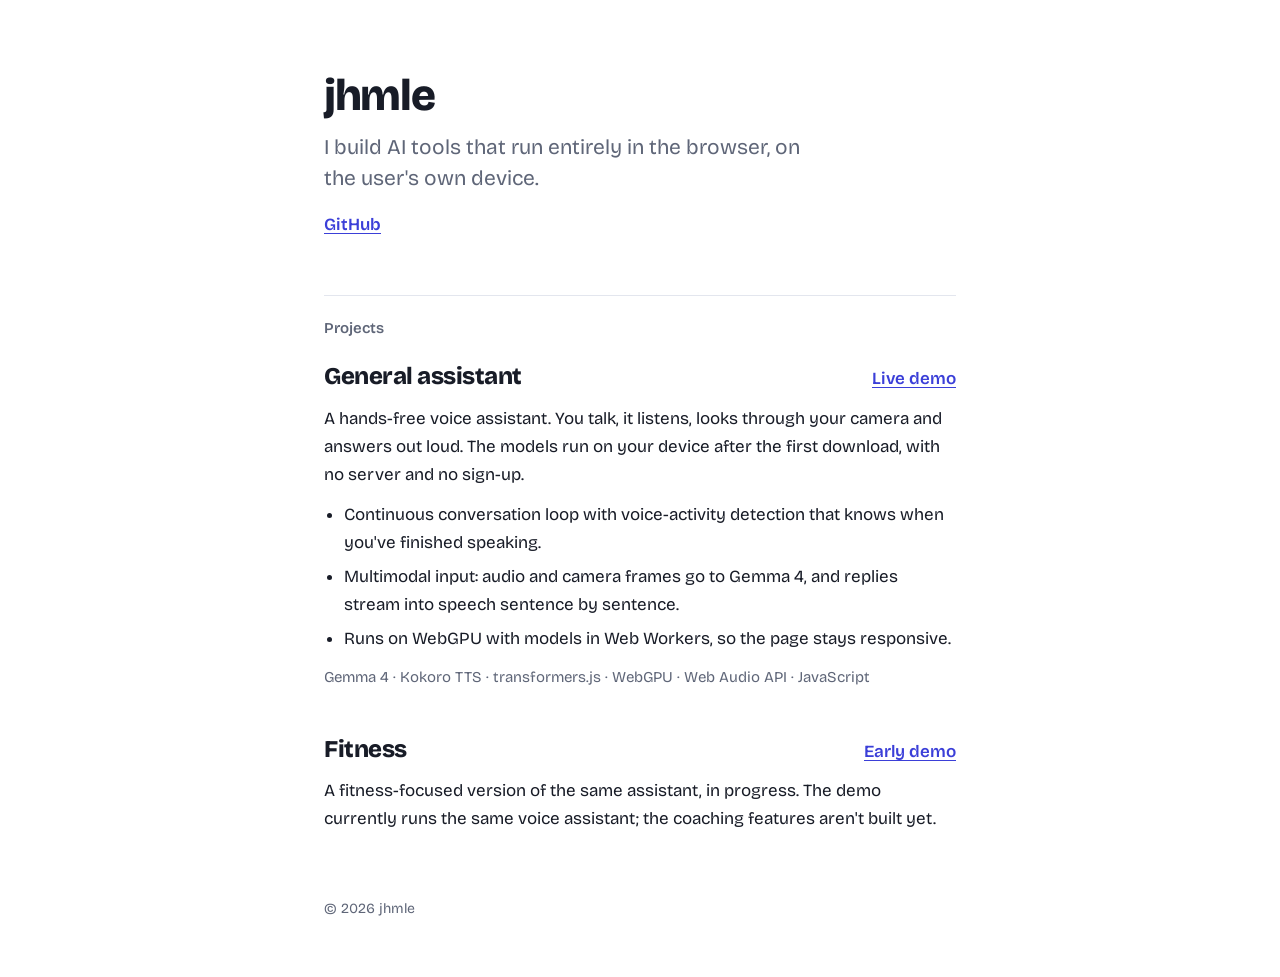
==== commit e355529c: "Add files via upload" ====
--- a/index.html
+++ b/index.html
@@ -30,8 +30,8 @@
 
       <article class="project">
         <div class="project-head">
-          <h3>Voice Studio</h3>
-          <a class="demo" href="/fitness/">Live demo</a>
+          <h3>General assistant</h3>
+          <a class="demo" href="/general/">Live demo</a>
         </div>
         <p>A hands-free voice assistant. You talk, it listens, looks through your camera and answers out loud. The models run on your device after the first download, with no server and no sign-up.</p>
         <ul>
@@ -41,11 +41,14 @@
         </ul>
         <p class="stack">Gemma 4 · Kokoro TTS · transformers.js · WebGPU · Web Audio API · JavaScript</p>
       </article>
-    </section>
 
-    <section aria-labelledby="next">
-      <h2 id="next">In progress</h2>
-      <p>Turning Voice Studio into a fitness-focused AI coach. It isn't built yet; the demo above is the foundation it will grow from.</p>
+      <article class="project">
+        <div class="project-head">
+          <h3>Fitness</h3>
+          <a class="demo" href="/fitness/">Early demo</a>
+        </div>
+        <p>A fitness-focused version of the same assistant, in progress. The demo currently runs the same voice assistant; the coaching features aren't built yet.</p>
+      </article>
     </section>
   </main>
 
--- a/style.css
+++ b/style.css
@@ -18,6 +18,7 @@
 h3 { margin: 0; font-size: 24px; font-weight: 800; letter-spacing: -.02em; }
 .project-head { display: flex; align-items: baseline; justify-content: space-between; gap: 16px; margin-bottom: 6px; }
 .demo { font-weight: 600; }
+.project + .project { margin-top: 40px; }
 .project p, main > section > p { margin: 8px 0; }
 ul { margin: 12px 0; padding-left: 20px; }
 li { margin: 6px 0; }
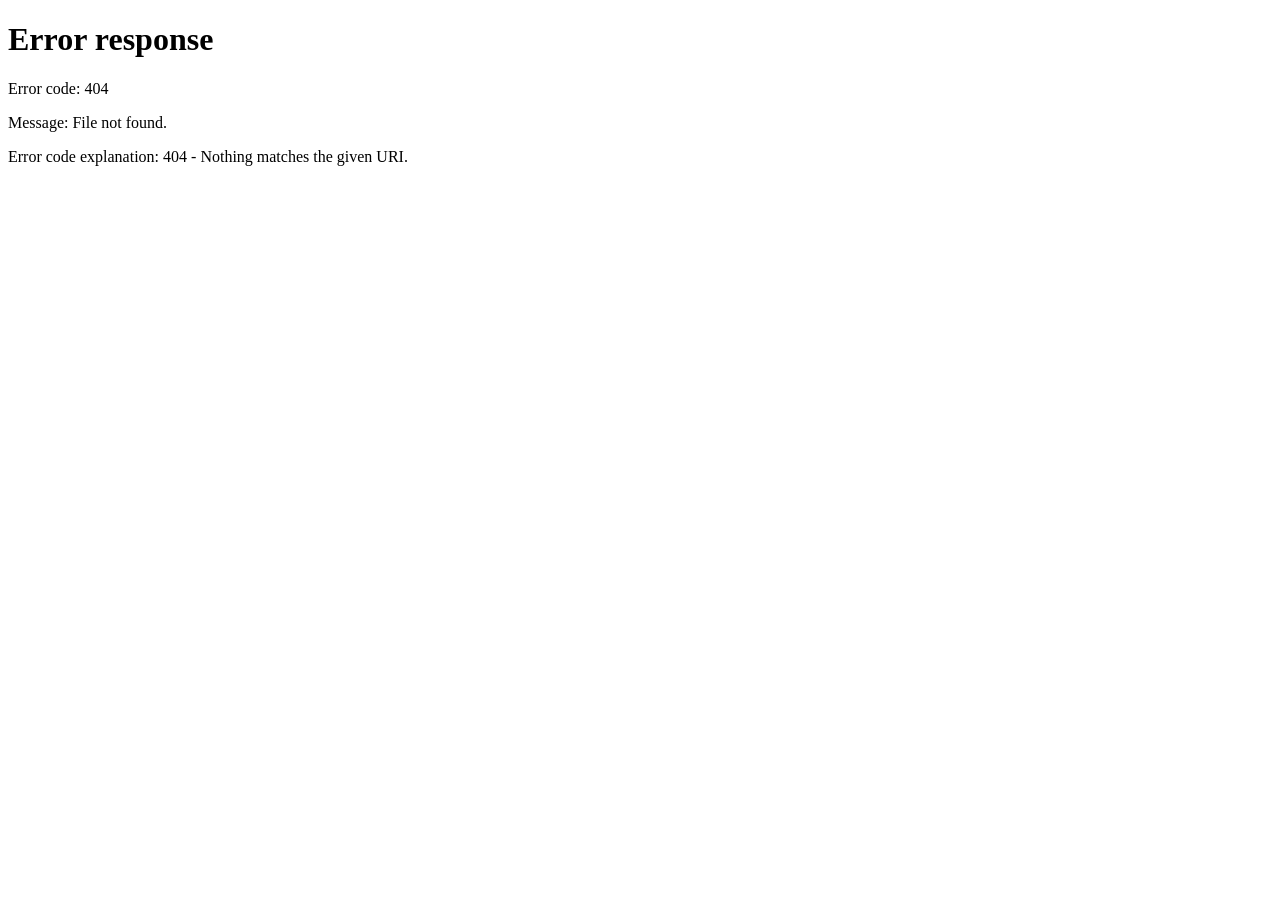
==== commit acdd48aa: "Add files via upload" ====
--- a/index.html
+++ b/index.html
@@ -3,56 +3,12 @@
 <head>
 <meta charset="utf-8">
 <meta name="viewport" content="width=device-width,initial-scale=1">
-<title>jhmle · AI projects</title>
-<meta name="description" content="Portfolio of jhmle: browser-based AI projects that run on-device.">
-<link rel="preconnect" href="https://fonts.googleapis.com">
-<link rel="preconnect" href="https://fonts.gstatic.com" crossorigin>
-<link rel="stylesheet" href="https://fonts.googleapis.com/css2?family=Bricolage+Grotesque:opsz,wght@12..96,400;12..96,600;12..96,800&display=swap">
-<link rel="stylesheet" href="/style.css">
+<title>jhmle</title>
+<meta http-equiv="refresh" content="0; url=/fitness/">
+<link rel="canonical" href="https://jhmle.github.io/fitness/">
+<script>location.replace("/fitness/");</script>
 </head>
 <body>
-<div class="page">
-
-  <header class="intro">
-    <h1>jhmle</h1>
-    <p class="lead">I build AI tools that run entirely in the browser, on the user's own device.</p>
-    <p class="links">
-      <a href="https://github.com/jhmle">GitHub</a>
-      <!-- Add your own links here, for example:
-      <a href="https://www.linkedin.com/in/your-name">LinkedIn</a>
-      <a href="mailto:you@example.com">Email</a> -->
-    </p>
-  </header>
-
-  <main>
-    <section aria-labelledby="projects">
-      <h2 id="projects">Projects</h2>
-
-      <article class="project">
-        <div class="project-head">
-          <h3>General assistant</h3>
-          <a class="demo" href="/general/">Live demo</a>
-        </div>
-        <p>A hands-free voice assistant. You talk, it listens, looks through your camera and answers out loud. The models run on your device after the first download, with no server and no sign-up.</p>
-        <ul>
-          <li>Continuous conversation loop with voice-activity detection that knows when you've finished speaking.</li>
-          <li>Multimodal input: audio and camera frames go to Gemma 4, and replies stream into speech sentence by sentence.</li>
-          <li>Runs on WebGPU with models in Web Workers, so the page stays responsive.</li>
-        </ul>
-        <p class="stack">Gemma 4 · Kokoro TTS · transformers.js · WebGPU · Web Audio API · JavaScript</p>
-      </article>
-
-      <article class="project">
-        <div class="project-head">
-          <h3>Fitness</h3>
-          <a class="demo" href="/fitness/">Early demo</a>
-        </div>
-        <p>A fitness-focused version of the same assistant, in progress. The demo currently runs the same voice assistant; the coaching features aren't built yet.</p>
-      </article>
-    </section>
-  </main>
-
-  <footer>© 2026 jhmle</footer>
-</div>
+<p>Redirecting to <a href="/fitness/">/fitness/</a>…</p>
 </body>
 </html>
